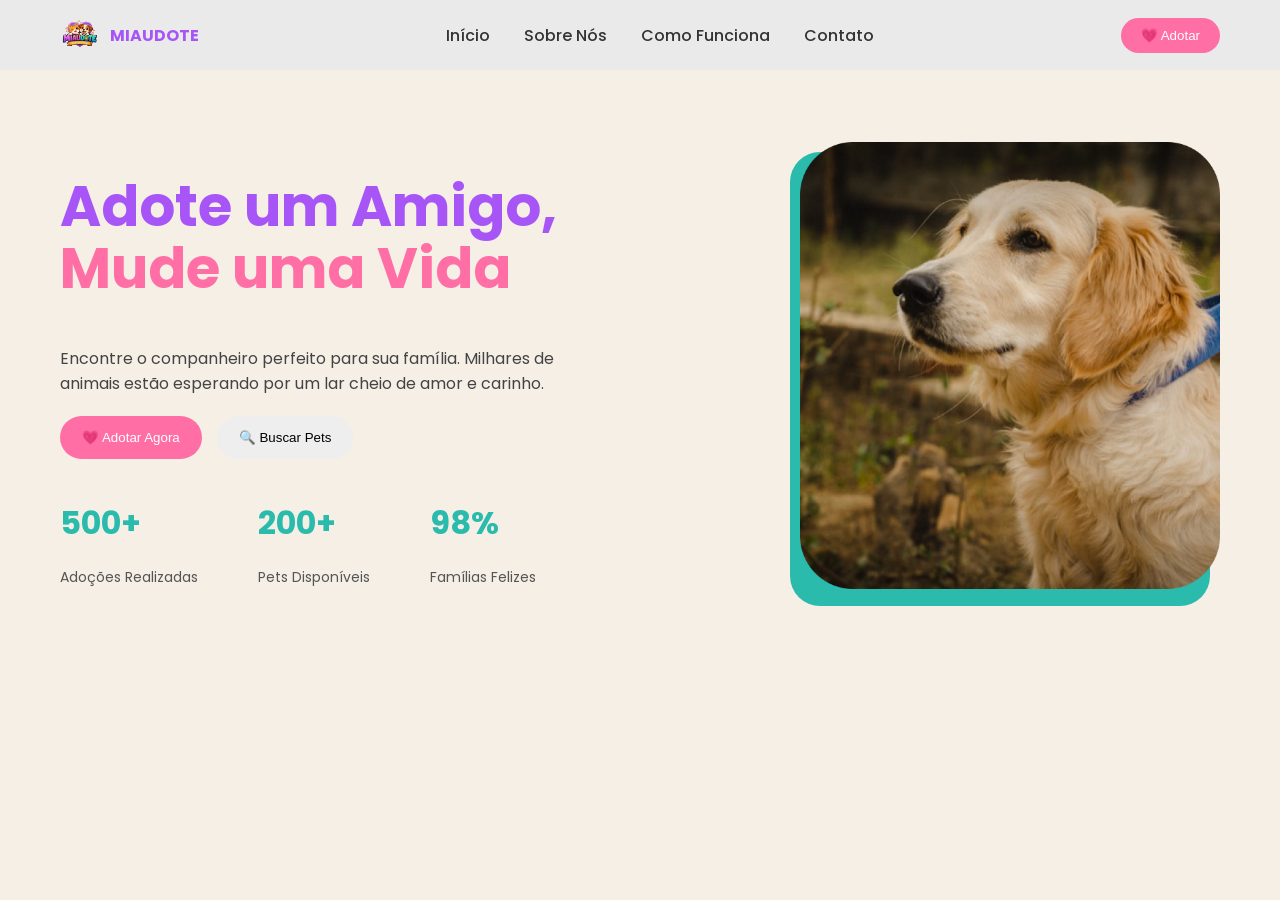
==== index.html @ a238aef2 "dia1" ====
<!DOCTYPE html>
<html lang="pt-br">
<head>
<meta charset="UTF-8">
<title>Miaudote</title>
<link rel="stylesheet" href="style.css">

<link href="https://fonts.googleapis.com/css2?family=Poppins:wght@300;500;700&display=swap" rel="stylesheet">
</head>

<body>

<header class="header">

<div class="logo">
<img src="imagens/logo.png">
<span>MIAUDOTE</span>
</div>

<nav>
<a href="#">Início</a>
<a href="#">Sobre Nós</a>
<a href="#">Como Funciona</a>
<a href="#">Contato</a>
</nav>

<button class="btn-topo">💗 Adotar</button>

</header>

<section class="hero">

<div class="texto">

<h1>
Adote um Amigo, <br>
<span>Mude uma Vida</span>
</h1>

<p>
Encontre o companheiro perfeito para sua família. Milhares de animais estão esperando por um lar cheio de amor e carinho.
</p>

<div class="botoes">
<button class="btn-rosa">💗 Adotar Agora</button>
<button class="btn-busca">🔍 Buscar Pets</button>
</div>

<div class="infos">

<div>
<h3>500+</h3>
<p>Adoções Realizadas</p>
</div>

<div>
<h3>200+</h3>
<p>Pets Disponíveis</p>
</div>

<div>
<h3>98%</h3>
<p>Famílias Felizes</p>
</div>

</div>

</div>

<div class="imagem">
<img src="imagens/cachorro.jpg">
</div>

</section>

</body>
</html>
---- style.css ----
body{
margin:0;
font-family:'Poppins', sans-serif;
background:#f5efe6;
}

/* HEADER */
.header{
display:flex;
justify-content:space-between;
align-items:center;
padding:15px 60px;
background:#eaeaea;
}

.logo{
display:flex;
align-items:center;
gap:10px;
font-weight:700;
color:#a855f7;
}

.logo img{
width:40px;
}

nav a{
margin:0 15px;
text-decoration:none;
color:#333;
font-weight:500;
}

.btn-topo{
background:#ff6fa5;
color:white;
border:none;
padding:10px 20px;
border-radius:25px;
cursor:pointer;
}

/* HERO */
.hero{
display:flex;
justify-content:space-between;
align-items:center;
padding:60px;
}

/* TEXTO */
.texto{
max-width:520px;
}

.texto h1{
font-size:56px;
color:#a855f7;
line-height:1.1;
}

.texto span{
color:#ff6fa5;
}

.texto p{
margin:20px 0;
color:#444;
}

/* BOTÕES */
.botoes{
display:flex;
gap:15px;
margin-top:20px;
}

.btn-rosa{
background:#ff6fa5;
color:white;
border:none;
padding:14px 22px;
border-radius:30px;
cursor:pointer;
font-weight:500;
}

.btn-busca{
background:#eee;
border:none;
padding:14px 22px;
border-radius:30px;
cursor:pointer;
}

/* INFOS (NÚMEROS IGUAIS AO FIGMA) */
.infos{
display:flex;
gap:60px;
margin-top:40px;
}

.infos h3{
font-size:32px; /* TAMANHO IGUAL AO PRINT */
color:#2bbbad;
margin:0;
}

.infos p{
font-size:14px;
color:#555;
}

/* IMAGEM */
.imagem img{
width:420px;
border-radius:30px;
position:relative;
}

/* EFEITO FUNDO VERDE ATRÁS DA IMAGEM */
.imagem{
position:relative;
}

.imagem::before{
content:"";
position:absolute;
width:100%;
height:100%;
background:#2bbbad;
border-radius:30px;
top:10px;
left:-10px;
z-index:-1;
}

/* RESPONSIVO */
@media(max-width:900px){
.hero{
flex-direction:column;
text-align:center;
}

.imagem img{
width:100%;
margin-top:20px;
}

.infos{
justify-content:center;
}
}
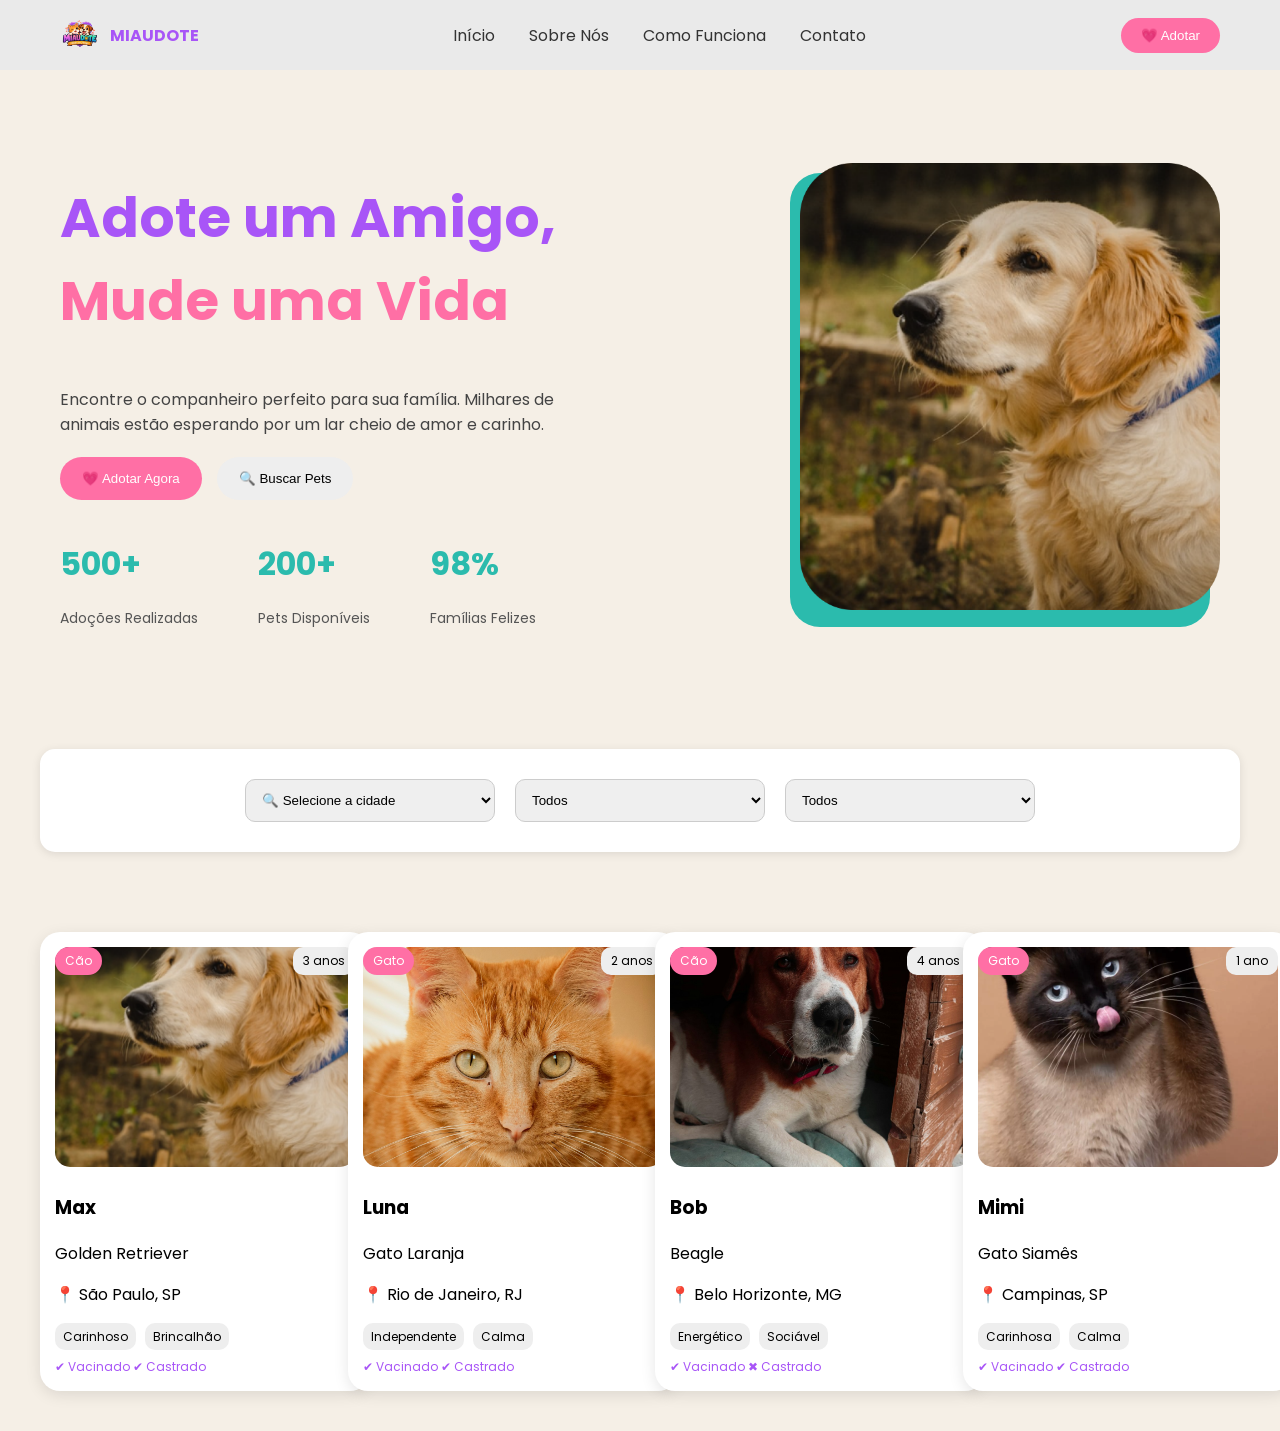
==== commit d6fe868a: "dia2" ====
--- a/index.html
+++ b/index.html
@@ -3,13 +3,15 @@
 <head>
 <meta charset="UTF-8">
 <title>Miaudote</title>
+
 <link rel="stylesheet" href="style.css">
+<link href="https://fonts.googleapis.com/css2?family=Poppins:wght@300;500;700&display=swap" rel="stylesheet">
 
-<link href="https://fonts.googleapis.com/css2?family=Poppins:wght@300;500;700&display=swap" rel="stylesheet">
 </head>
 
 <body>
 
+<!-- HEADER -->
 <header class="header">
 
 <div class="logo">
@@ -28,6 +30,7 @@
 
 </header>
 
+<!-- HERO -->
 <section class="hero">
 
 <div class="texto">
@@ -42,7 +45,9 @@
 </p>
 
 <div class="botoes">
+<a href="#pets">
 <button class="btn-rosa">💗 Adotar Agora</button>
+</a>
 <button class="btn-busca">🔍 Buscar Pets</button>
 </div>
 
@@ -73,5 +78,120 @@
 
 </section>
 
+<!-- FILTROS -->
+<section class="filtros">
+
+<select>
+<option value="">🔍 Selecione a cidade</option>
+<option>São Paulo - SP</option>
+<option>Campinas - SP</option>
+<option>Rio de Janeiro - RJ</option>
+<option>Belo Horizonte - MG</option>
+</select>
+
+<select>
+<option>Todos</option>
+<option>Cão</option>
+<option>Gato</option>
+</select>
+
+<select>
+<option>Todos</option>
+<option>Pequeno</option>
+<option>Médio</option>
+<option>Grande</option>
+</select>
+
+</section>
+
+<!-- PETS -->
+<section id="pets" class="pets-lista">
+
+<div class="pet-card">
+<img src="imagens/cachorro.jpg">
+<span class="tag">Cão</span>
+<div class="idade">3 anos</div>
+
+<h3>Max</h3>
+<p>Golden Retriever</p>
+<p>📍 São Paulo, SP</p>
+
+<div class="tags">
+<span>Carinhoso</span>
+<span>Brincalhão</span>
+</div>
+
+<div class="status">
+<span>✔ Vacinado</span>
+<span>✔ Castrado</span>
+</div>
+
+</div>
+
+<div class="pet-card">
+<img src="imagens/luna.jpg">
+<span class="tag">Gato</span>
+<div class="idade">2 anos</div>
+
+<h3>Luna</h3>
+<p>Gato Laranja</p>
+<p>📍 Rio de Janeiro, RJ</p>
+
+<div class="tags">
+<span>Independente</span>
+<span>Calma</span>
+</div>
+
+<div class="status">
+<span>✔ Vacinado</span>
+<span>✔ Castrado</span>
+</div>
+
+</div>
+
+<div class="pet-card">
+<img src="imagens/bob.jpg">
+<span class="tag">Cão</span>
+<div class="idade">4 anos</div>
+
+<h3>Bob</h3>
+<p>Beagle</p>
+<p>📍 Belo Horizonte, MG</p>
+
+<div class="tags">
+<span>Energético</span>
+<span>Sociável</span>
+</div>
+
+<div class="status">
+<span>✔ Vacinado</span>
+<span>✖ Castrado</span>
+</div>
+</div>
+
+<div class="pet-card">
+<img src="imagens/mimi.jpg">
+<span class="tag">Gato</span>
+<div class="idade">1 ano</div>
+
+<h3>Mimi</h3>
+<p>Gato Siamês</p>
+<p>📍 Campinas, SP</p>
+
+<div class="tags">
+<span>Carinhosa</span>
+<span>Calma</span>
+</div>
+
+<div class="status">
+<span>✔ Vacinado</span>
+<span>✔ Castrado</span>
+</div>
+</div>
+
+</div>
+
+</section>
+
 </body>
 </html>
--- a/style.css
+++ b/style.css
@@ -29,7 +29,6 @@
 margin:0 15px;
 text-decoration:none;
 color:#333;
-font-weight:500;
 }
 
 .btn-topo{
@@ -49,15 +48,13 @@
 padding:60px;
 }
 
-/* TEXTO */
 .texto{
-max-width:520px;
+max-width:500px;
 }
 
 .texto h1{
-font-size:56px;
+font-size:55px;
 color:#a855f7;
-line-height:1.1;
 }
 
 .texto span{
@@ -73,7 +70,6 @@
 .botoes{
 display:flex;
 gap:15px;
-margin-top:20px;
 }
 
 .btn-rosa{
@@ -83,7 +79,6 @@
 padding:14px 22px;
 border-radius:30px;
 cursor:pointer;
-font-weight:500;
 }
 
 .btn-busca{
@@ -94,7 +89,7 @@
 cursor:pointer;
 }
 
-/* INFOS (NÚMEROS IGUAIS AO FIGMA) */
+/* INFOS */
 .infos{
 display:flex;
 gap:60px;
@@ -102,7 +97,7 @@
 }
 
 .infos h3{
-font-size:32px; /* TAMANHO IGUAL AO PRINT */
+font-size:32px;
 color:#2bbbad;
 margin:0;
 }
@@ -113,15 +108,13 @@
 }
 
 /* IMAGEM */
+.imagem{
+position:relative;
+}
+
 .imagem img{
 width:420px;
 border-radius:30px;
-position:relative;
-}
-
-/* EFEITO FUNDO VERDE ATRÁS DA IMAGEM */
-.imagem{
-position:relative;
 }
 
 .imagem::before{
@@ -136,6 +129,87 @@
 z-index:-1;
 }
 
+/* FILTROS */
+.filtros{
+display:flex;
+gap:20px;
+padding:30px;
+justify-content:center;
+background:#fff;
+border-radius:15px;
+margin:40px;
+box-shadow:0 2px 10px rgba(0,0,0,0.1);
+}
+
+.filtros input,
+.filtros select{
+padding:12px;
+border-radius:10px;
+border:1px solid #ccc;
+width:250px;
+}
+
+.pets-lista{
+display:grid;
+grid-template-columns: repeat(auto-fit, minmax(250px, 1fr));
+gap:30px;
+padding:40px;
+}
+
+.pet-card{
+background:white;
+border-radius:20px;
+padding:15px;
+width:300px; /* largura fixa */
+box-shadow:0 4px 15px rgba(0,0,0,0.1);
+position:relative;
+}
+
+.pet-card img{
+width:100%;
+height:220px; /* altura maior = formato retangular */
+object-fit:cover;
+border-radius:15px;
+}
+.tag{
+position:absolute;
+top:15px;
+left:15px;
+background:#ff6fa5;
+color:white;
+padding:5px 10px;
+border-radius:15px;
+font-size:12px;
+}
+
+.idade{
+position:absolute;
+top:15px;
+right:15px;
+background:#eee;
+padding:5px 10px;
+border-radius:10px;
+font-size:12px;
+}
+
+.tags{
+margin-top:10px;
+}
+
+.tags span{
+background:#eee;
+padding:5px 8px;
+border-radius:10px;
+margin-right:5px;
+font-size:12px;
+}
+
+.status{
+margin-top:10px;
+font-size:12px;
+color:#a855f7;
+}
+
 /* RESPONSIVO */
 @media(max-width:900px){
 .hero{
@@ -151,4 +225,9 @@
 .infos{
 justify-content:center;
 }
+
+.filtros{
+flex-direction:column;
+align-items:center;
+}
 }
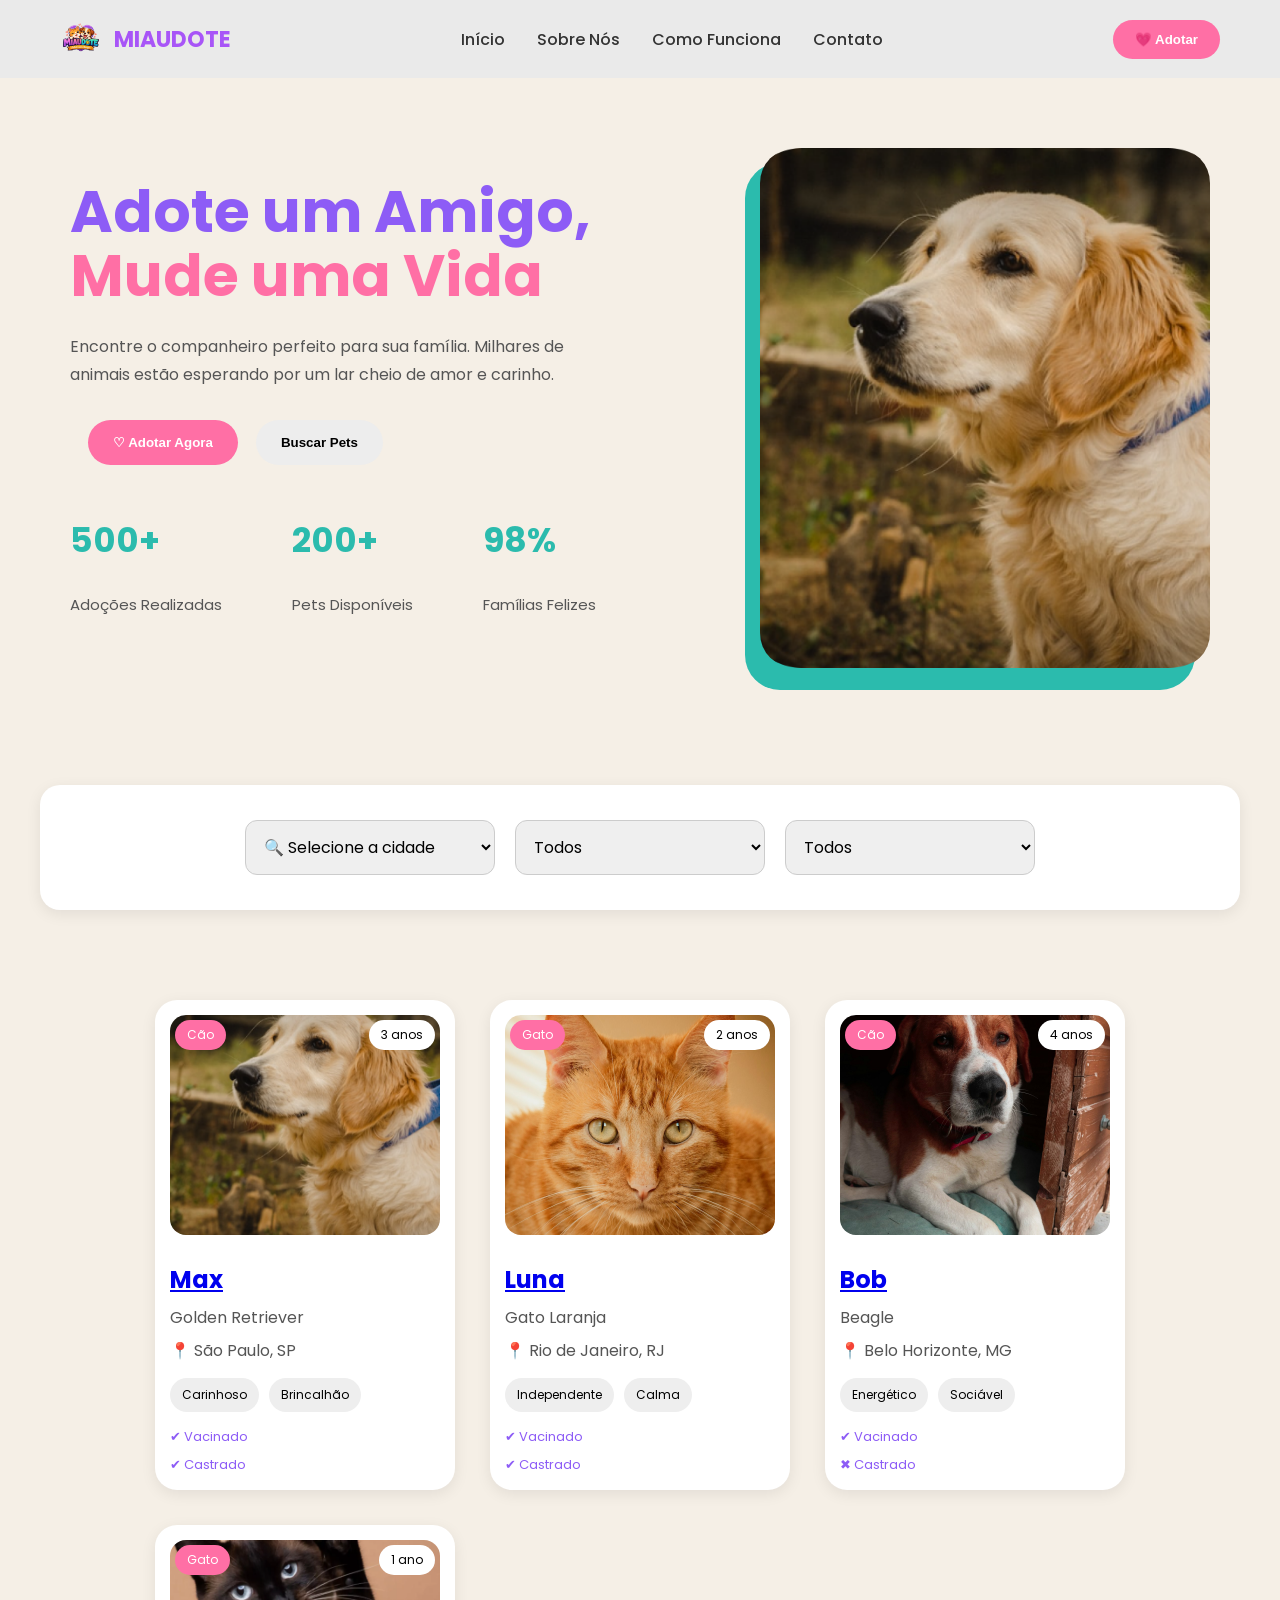
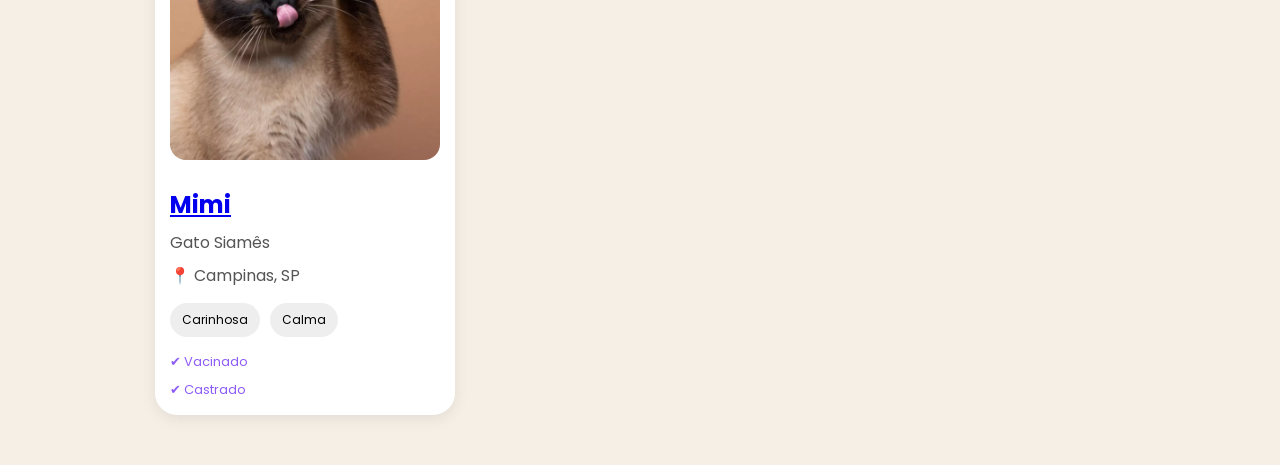
==== commit 1aa2054c: "dia3" ====
--- a/index.html
+++ b/index.html
@@ -20,10 +20,19 @@
 </div>
 
 <nav>
-<a href="#">Início</a>
-<a href="#">Sobre Nós</a>
-<a href="#">Como Funciona</a>
-<a href="#">Contato</a>
+<a href="index.html">Início</a>
+
+<a href="sobre.html">
+Sobre Nós
+</a>
+
+<a href="#">
+Como Funciona
+</a>
+
+<a href="#">
+Contato
+</a>
 </nav>
 
 <button class="btn-topo">💗 Adotar</button>
@@ -46,9 +55,17 @@
 
 <div class="botoes">
 <a href="#pets">
-<button class="btn-rosa">💗 Adotar Agora</button>
-</a>
-<button class="btn-busca">🔍 Buscar Pets</button>
+<a href="formulario-adocao.html">
+<button class="btn-rosa">
+♡ Adotar Agora
+</button>
+</a>
+</a>
+<a href="#pets">
+<button class="btn-busca">
+Buscar Pets
+</button>
+</a>
 </div>
 
 <div class="infos">
@@ -112,7 +129,9 @@
 <span class="tag">Cão</span>
 <div class="idade">3 anos</div>
 
-<h3>Max</h3>
+<h3>
+<a href="detalhesmax.html">Max</a>
+</h3>
 <p>Golden Retriever</p>
 <p>📍 São Paulo, SP</p>
 
@@ -133,7 +152,9 @@
 <span class="tag">Gato</span>
 <div class="idade">2 anos</div>
 
-<h3>Luna</h3>
+<h3>
+<a href="detalhe-luna.html">Luna</a>
+</h3>
 <p>Gato Laranja</p>
 <p>📍 Rio de Janeiro, RJ</p>
 
@@ -154,7 +175,9 @@
 <span class="tag">Cão</span>
 <div class="idade">4 anos</div>
 
-<h3>Bob</h3>
+<h3>
+<a href="detalhesbob.html">Bob</a>
+</h3>
 <p>Beagle</p>
 <p>📍 Belo Horizonte, MG</p>
 
@@ -174,7 +197,9 @@
 <span class="tag">Gato</span>
 <div class="idade">1 ano</div>
 
-<h3>Mimi</h3>
+<h3>
+<a href="detalhesmimi.html">Mimi</a>
+</h3>
 <p>Gato Siamês</p>
 <p>📍 Campinas, SP</p>
 
--- a/style.css
+++ b/style.css
@@ -1,233 +1,804 @@
+/* RESET */
+*{
+margin:0;
+padding:0;
+box-sizing:border-box;
+}
+
+html{
+scroll-behavior:smooth;
+}
+
 body{
-margin:0;
-font-family:'Poppins', sans-serif;
+font-family:'Poppins',sans-serif;
 background:#f5efe6;
 }
 
-/* HEADER */
+
+/* ---------------- HEADER ---------------- */
+
 .header{
 display:flex;
 justify-content:space-between;
 align-items:center;
-padding:15px 60px;
+padding:18px 60px;
 background:#eaeaea;
 }
 
 .logo{
 display:flex;
 align-items:center;
-gap:10px;
+gap:12px;
 font-weight:700;
 color:#a855f7;
+font-size:22px;
 }
 
 .logo img{
-width:40px;
+width:42px;
 }
 
 nav a{
-margin:0 15px;
 text-decoration:none;
+margin:0 14px;
 color:#333;
+font-weight:500;
+transition:.3s;
+}
+
+nav a:hover{
+color:#ff6fa5;
 }
 
 .btn-topo{
 background:#ff6fa5;
+border:none;
+padding:12px 22px;
+border-radius:30px;
 color:white;
-border:none;
-padding:10px 20px;
-border-radius:25px;
+font-weight:600;
 cursor:pointer;
 }
 
-/* HERO */
+
+
+/* ---------------- HERO ---------------- */
+
 .hero{
 display:flex;
 justify-content:space-between;
 align-items:center;
-padding:60px;
+padding:70px 70px;
 }
 
 .texto{
-max-width:500px;
+max-width:540px;
 }
 
 .texto h1{
-font-size:55px;
-color:#a855f7;
-}
-
-.texto span{
+font-size:58px;
+line-height:1.1;
+color:#8d5cf6;
+}
+
+.texto h1 span{
 color:#ff6fa5;
 }
 
 .texto p{
-margin:20px 0;
-color:#444;
-}
-
-/* BOTÕES */
+margin:25px 0;
+color:#555;
+line-height:1.8;
+}
+
 .botoes{
 display:flex;
-gap:15px;
+gap:18px;
+margin-top:30px;
 }
 
 .btn-rosa{
 background:#ff6fa5;
 color:white;
 border:none;
-padding:14px 22px;
+padding:15px 25px;
 border-radius:30px;
 cursor:pointer;
+font-weight:600;
 }
 
 .btn-busca{
-background:#eee;
+background:#ededed;
 border:none;
-padding:14px 22px;
+padding:15px 25px;
 border-radius:30px;
 cursor:pointer;
-}
-
-/* INFOS */
+font-weight:600;
+}
+
+
+
+/* --------------- NÚMEROS --------------- */
+
 .infos{
 display:flex;
-gap:60px;
-margin-top:40px;
+gap:70px;
+margin-top:50px;
 }
 
 .infos h3{
-font-size:32px;
+font-size:34px;
 color:#2bbbad;
-margin:0;
 }
 
 .infos p{
-font-size:14px;
+font-size:15px;
 color:#555;
 }
 
-/* IMAGEM */
+
+/* --------------- IMAGEM HERO --------------- */
+
 .imagem{
 position:relative;
 }
 
 .imagem img{
-width:420px;
-border-radius:30px;
+width:450px;
+height:520px;
+object-fit:cover;
+border-radius:35px;
 }
 
 .imagem::before{
 content:"";
 position:absolute;
+background:#2bbbad;
 width:100%;
 height:100%;
-background:#2bbbad;
-border-radius:30px;
-top:10px;
-left:-10px;
+left:-15px;
+top:15px;
+border-radius:35px;
 z-index:-1;
 }
 
-/* FILTROS */
+
+
+/* ---------------- FILTROS ---------------- */
+
 .filtros{
 display:flex;
+justify-content:center;
 gap:20px;
-padding:30px;
-justify-content:center;
-background:#fff;
-border-radius:15px;
+background:white;
+padding:35px;
 margin:40px;
-box-shadow:0 2px 10px rgba(0,0,0,0.1);
-}
-
-.filtros input,
+border-radius:20px;
+box-shadow:0 4px 15px rgba(0,0,0,.08);
+}
+
 .filtros select{
-padding:12px;
-border-radius:10px;
+padding:14px;
+width:250px;
+border-radius:12px;
 border:1px solid #ccc;
-width:250px;
-}
+font-family:Poppins;
+}
+
+
+
+/* ---------------- PETS GRID ---------------- */
 
 .pets-lista{
 display:grid;
-grid-template-columns: repeat(auto-fit, minmax(250px, 1fr));
-gap:30px;
-padding:40px;
+grid-template-columns:repeat(3,300px);
+gap:35px;
+justify-content:center;
+padding:50px;
 }
 
 .pet-card{
 background:white;
-border-radius:20px;
+border-radius:22px;
 padding:15px;
-width:300px; /* largura fixa */
-box-shadow:0 4px 15px rgba(0,0,0,0.1);
 position:relative;
+box-shadow:0 4px 15px rgba(0,0,0,.08);
+transition:.3s;
+}
+
+.pet-card:hover{
+transform:translateY(-5px);
 }
 
 .pet-card img{
 width:100%;
-height:220px; /* altura maior = formato retangular */
+height:220px;
 object-fit:cover;
-border-radius:15px;
-}
+border-radius:16px;
+}
+
 .tag{
 position:absolute;
-top:15px;
-left:15px;
+top:20px;
+left:20px;
 background:#ff6fa5;
 color:white;
-padding:5px 10px;
+padding:6px 12px;
+border-radius:20px;
+font-size:12px;
+}
+
+.idade{
+position:absolute;
+top:20px;
+right:20px;
+background:white;
+padding:6px 12px;
 border-radius:15px;
 font-size:12px;
 }
 
-.idade{
-position:absolute;
-top:15px;
-right:15px;
-background:#eee;
-padding:5px 10px;
-border-radius:10px;
-font-size:12px;
+.pet-card h3{
+margin-top:20px;
+font-size:24px;
+color:#243b63;
+}
+
+.pet-card p{
+margin-top:8px;
+color:#555;
 }
 
 .tags{
-margin-top:10px;
+margin-top:15px;
+display:flex;
+flex-wrap:wrap;
+gap:10px;
 }
 
 .tags span{
 background:#eee;
-padding:5px 8px;
-border-radius:10px;
-margin-right:5px;
+padding:8px 12px;
+border-radius:18px;
 font-size:12px;
 }
 
 .status{
-margin-top:10px;
-font-size:12px;
-color:#a855f7;
-}
-
-/* RESPONSIVO */
-@media(max-width:900px){
+margin-top:15px;
+display:flex;
+flex-direction:column;
+gap:8px;
+font-size:13px;
+color:#8d5cf6;
+}
+
+
+
+/* ---------------- PÁGINAS DETALHES ---------------- */
+
+.pet-page{
+background:#f5efe6;
+}
+
+.detalhe-pet{
+display:flex;
+min-height:100vh;
+}
+
+.pet-foto{
+width:50%;
+}
+
+.pet-foto img{
+width:100%;
+height:100%;
+object-fit:cover;
+display:block;
+}
+
+.pet-info{
+width:50%;
+background:white;
+padding:60px;
+}
+
+.top-info{
+display:flex;
+justify-content:space-between;
+align-items:center;
+margin-bottom:15px;
+}
+
+.top-info h1{
+font-size:55px;
+color:#243b63;
+}
+
+.tipo{
+background:#ffe3f0;
+color:#ff6fa5;
+padding:10px 22px;
+border-radius:30px;
+font-weight:600;
+}
+
+.pet-info h2{
+color:#444;
+font-weight:500;
+margin-bottom:25px;
+}
+
+.cidade{
+font-size:18px;
+margin-bottom:30px;
+}
+
+.descricao{
+line-height:1.9;
+color:#555;
+margin-bottom:40px;
+max-width:550px;
+}
+
+.atributos{
+display:grid;
+grid-template-columns:repeat(2,1fr);
+gap:20px;
+margin-bottom:40px;
+}
+
+.box{
+background:#f8f8f8;
+padding:25px;
+border-radius:18px;
+}
+
+.box p{
+color:#777;
+margin-bottom:10px;
+}
+
+.box h3{
+font-size:28px;
+color:#243b63;
+}
+
+.temperamento-titulo{
+margin-bottom:20px;
+color:#243b63;
+}
+
+.temperamento{
+display:flex;
+flex-wrap:wrap;
+gap:15px;
+margin-bottom:35px;
+}
+
+.temperamento span{
+background:#fff0c8;
+padding:12px 20px;
+border-radius:25px;
+}
+
+.adotar-btn{
+width:100%;
+padding:22px;
+background:#ff6fa5;
+border:none;
+color:white;
+font-size:24px;
+font-weight:700;
+border-radius:18px;
+cursor:pointer;
+}
+
+.adotar-btn:hover{
+opacity:.92;
+}
+
+
+
+/* ---------------- FOOTER ---------------- */
+
+footer{
+text-align:center;
+padding:35px;
+background:#eee;
+margin-top:50px;
+}
+
+
+
+/* ---------------- RESPONSIVO ---------------- */
+
+@media(max-width:1100px){
+
 .hero{
 flex-direction:column;
 text-align:center;
 }
 
-.imagem img{
-width:100%;
-margin-top:20px;
+.imagem{
+margin-top:50px;
 }
 
 .infos{
 justify-content:center;
 }
 
+.pets-lista{
+grid-template-columns:repeat(2,300px);
+}
+
+.detalhe-pet{
+flex-direction:column;
+}
+
+.pet-foto,
+.pet-info{
+width:100%;
+}
+
+}
+
+@media(max-width:700px){
+
+.header{
+flex-direction:column;
+gap:20px;
+}
+
+nav{
+display:flex;
+flex-wrap:wrap;
+justify-content:center;
+}
+
+.texto h1{
+font-size:42px;
+}
+
+.botoes{
+flex-direction:column;
+}
+
 .filtros{
 flex-direction:column;
 align-items:center;
 }
+
+.pets-lista{
+grid-template-columns:1fr;
+justify-items:center;
+}
+
+.infos{
+flex-direction:column;
+gap:30px;
+}
+
+.top-info h1{
+font-size:42px;
+}
+
+}
+/* FORMULÁRIO */
+
+.formulario-area{
+display:flex;
+justify-content:center;
+padding:70px 20px;
+}
+
+.form-box{
+background:white;
+width:760px;
+padding:50px;
+border-radius:30px;
+box-shadow:0 8px 30px rgba(0,0,0,.08);
+}
+
+.form-box h1{
+font-size:42px;
+color:#243b63;
+margin-bottom:10px;
+}
+
+.form-box p{
+color:#666;
+margin-bottom:35px;
+}
+
+form{
+display:flex;
+flex-direction:column;
+}
+
+label{
+font-weight:600;
+margin-top:20px;
+margin-bottom:10px;
+color:#243b63;
+}
+
+input,
+select,
+textarea{
+padding:18px;
+border:1px solid #d8d8d8;
+border-radius:14px;
+font-family:Poppins;
+font-size:16px;
+outline:none;
+}
+
+input:focus,
+select:focus,
+textarea:focus{
+border:2px solid #ff6fa5;
+}
+
+textarea{
+resize:none;
+}
+
+.botoes-form{
+display:flex;
+gap:20px;
+margin-top:40px;
+}
+
+.cancelar{
+background:#efefef;
+color:#555;
+border:none;
+padding:18px 35px;
+border-radius:14px;
+font-weight:600;
+cursor:pointer;
+}
+
+.enviar{
+background:#ff6fa5;
+color:white;
+border:none;
+padding:18px 35px;
+border-radius:14px;
+font-weight:700;
+cursor:pointer;
+}
+
+.enviar:hover{
+opacity:.9;
+}
+/* SOBRE NÓS */
+
+.sobre-hero{
+display:flex;
+justify-content:space-between;
+align-items:center;
+padding:70px;
+background:#f5efe6;
+}
+
+.badge{
+background:#ff6fa5;
+color:white;
+padding:10px 18px;
+border-radius:30px;
+font-weight:600;
+font-size:14px;
+}
+
+.sobre-texto{
+max-width:550px;
+}
+
+.sobre-texto h1{
+font-size:60px;
+line-height:1.1;
+margin:30px 0;
+color:#8d5cf6;
+}
+
+.sobre-texto h1 span{
+color:#ff6fa5;
+}
+
+.sobre-texto p{
+line-height:1.9;
+color:#555;
+margin-bottom:20px;
+}
+
+.sobre-img{
+position:relative;
+}
+
+.sobre-img img{
+width:620px;
+border-radius:35px;
+}
+
+.sobre-img::before{
+content:"";
+position:absolute;
+background:#2bbbad;
+width:100%;
+height:100%;
+left:-18px;
+top:18px;
+border-radius:35px;
+z-index:-1;
+}
+
+.valores{
+display:flex;
+gap:35px;
+margin-top:45px;
+}
+
+.valor{
+text-align:center;
+}
+
+.icone{
+width:70px;
+height:70px;
+border-radius:50%;
+display:flex;
+align-items:center;
+justify-content:center;
+font-size:30px;
+margin:auto auto 15px;
+}
+
+.rosa{
+background:#ffdce9;
+}
+
+.roxo{
+background:#e8dbff;
+}
+
+.verde{
+background:#d8f4ef;
+}
+
+
+
+/* PROPOSITO */
+
+.proposito{
+padding:60px 70px;
+text-align:center;
+}
+
+.proposito h2{
+font-size:48px;
+color:#8d5cf6;
+margin-bottom:20px;
+}
+
+.proposito p{
+max-width:760px;
+margin:auto;
+line-height:1.8;
+color:#555;
+}
+
+.cards-proposito{
+display:grid;
+grid-template-columns:repeat(4,1fr);
+gap:25px;
+margin-top:60px;
+}
+
+.card-prop{
+background:white;
+padding:35px;
+border-radius:25px;
+box-shadow:0 4px 15px rgba(0,0,0,.05);
+}
+
+.icone-card{
+width:75px;
+height:75px;
+border-radius:50%;
+display:flex;
+justify-content:center;
+align-items:center;
+font-size:32px;
+margin:0 auto 20px;
+}
+
+.card-prop h3{
+margin-bottom:15px;
+color:#243b63;
+}
+
+
+
+/* CTA */
+
+.cta-sobre{
+margin:70px;
+background:#ffe7f0;
+padding:45px 60px;
+border-radius:30px;
+display:flex;
+justify-content:space-between;
+align-items:center;
+}
+
+.cta-sobre h3{
+font-size:34px;
+color:#ff6fa5;
+margin-bottom:12px;
+}
+
+.cta-sobre button{
+background:#ff6fa5;
+color:white;
+border:none;
+padding:18px 35px;
+border-radius:30px;
+font-weight:600;
+cursor:pointer;
+}
+
+footer{
+text-align:center;
+padding:35px;
+background:#eee;
+margin-top:60px;
+}
+
+
+
+/* responsivo */
+
+@media(max-width:1100px){
+
+.sobre-hero{
+flex-direction:column;
+text-align:center;
+}
+
+.sobre-img{
+margin-top:60px;
+}
+
+.valores{
+justify-content:center;
+flex-wrap:wrap;
+}
+
+.cards-proposito{
+grid-template-columns:repeat(2,1fr);
+}
+
+.cta-sobre{
+flex-direction:column;
+gap:30px;
+text-align:center;
+}
+
+}
+
+@media(max-width:700px){
+
+.cards-proposito{
+grid-template-columns:1fr;
+}
+
+.sobre-texto h1{
+font-size:42px;
+}
+
+.sobre-img img{
+width:100%;
+}
+
 }
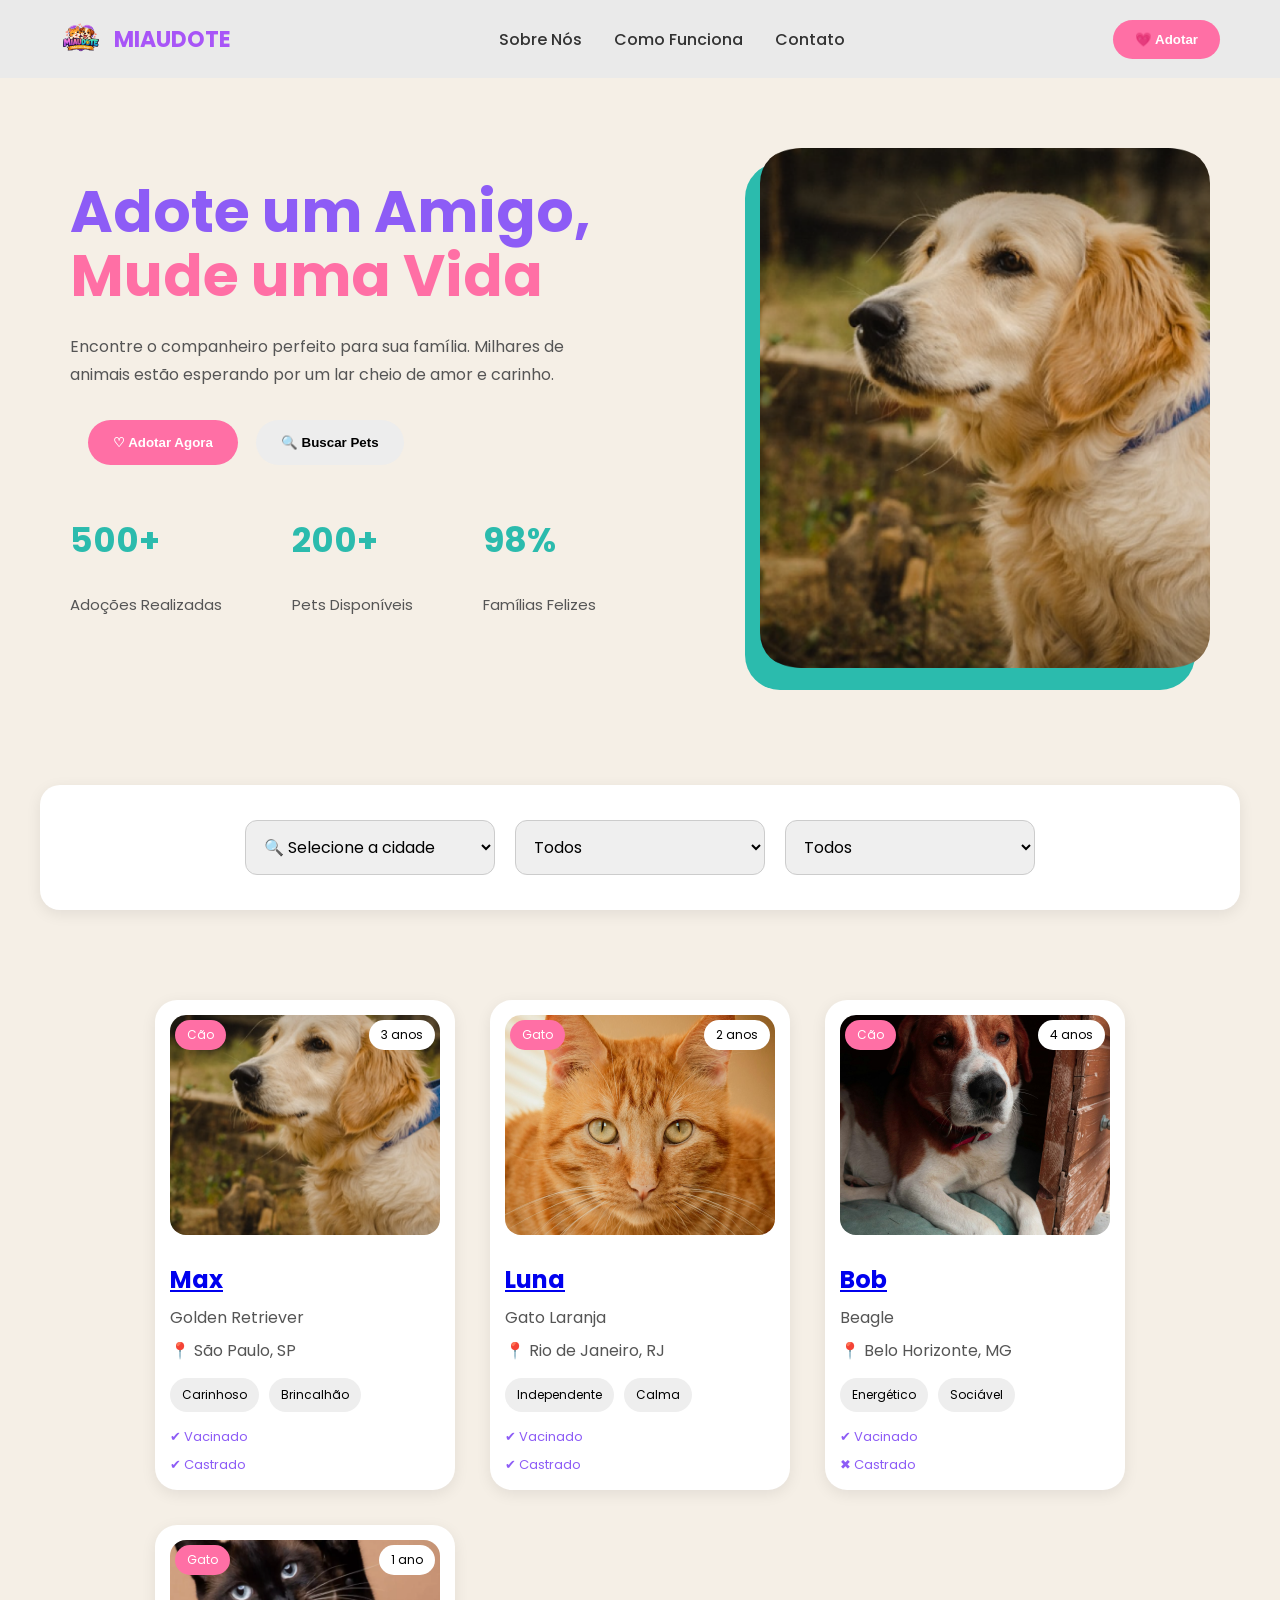
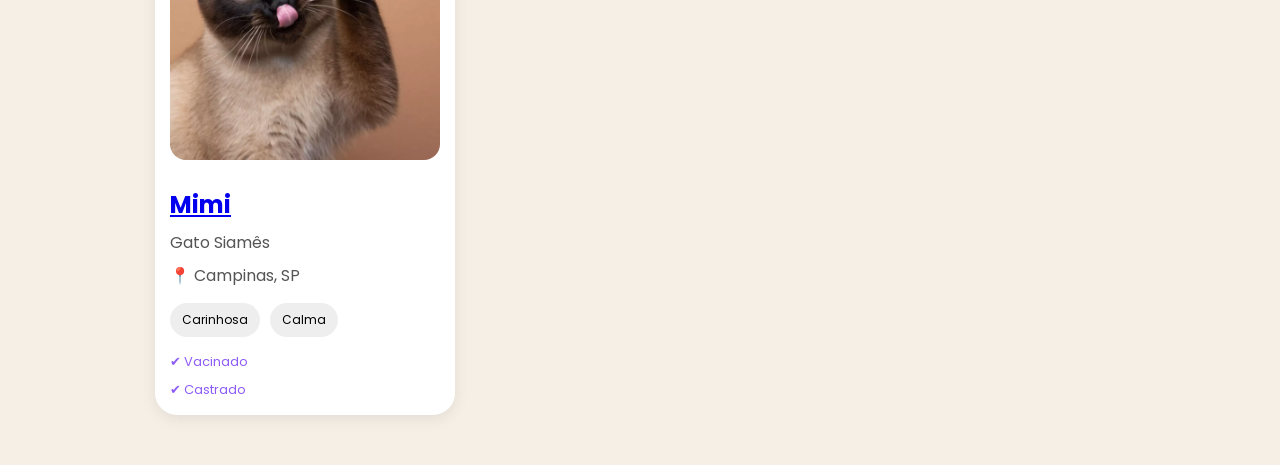
==== commit 4e87425b: "dia4" ====
--- a/index.html
+++ b/index.html
@@ -14,25 +14,21 @@
 <!-- HEADER -->
 <header class="header">
 
-<div class="logo">
+<a href="index.html" class="logo">
 <img src="imagens/logo.png">
 <span>MIAUDOTE</span>
-</div>
+</a>
 
 <nav>
-<a href="index.html">Início</a>
+
 
 <a href="sobre.html">
 Sobre Nós
 </a>
 
-<a href="#">
-Como Funciona
-</a>
-
-<a href="#">
-Contato
-</a>
+<a href="como-funciona.html">Como Funciona</a>
+
+<a href="contato.html">Contato</a>
 </nav>
 
 <button class="btn-topo">💗 Adotar</button>
@@ -63,7 +59,7 @@
 </a>
 <a href="#pets">
 <button class="btn-busca">
-Buscar Pets
+🔍 Buscar Pets
 </button>
 </a>
 </div>
--- a/style.css
+++ b/style.css
@@ -32,6 +32,7 @@
 font-weight:700;
 color:#a855f7;
 font-size:22px;
+text-decoration:none;
 }
 
 .logo img{
@@ -801,4 +802,331 @@
 width:100%;
 }
 
+}
+/* COMO FUNCIONA */
+
+.como-hero{
+display:flex;
+justify-content:space-between;
+align-items:center;
+padding:70px;
+background:#f5efe6;
+}
+
+.como-texto{
+max-width:550px;
+}
+
+.como-texto h1{
+font-size:58px;
+margin:25px 0;
+color:#8d5cf6;
+}
+
+.como-texto h1 span{
+color:#ff6fa5;
+}
+
+.como-texto p{
+color:#555;
+line-height:1.8;
+}
+
+.como-img img{
+width:600px;
+border-radius:30px;
+}
+
+
+
+/* PASSOS */
+
+.passos{
+display:grid;
+grid-template-columns:repeat(4,1fr);
+gap:25px;
+padding:60px;
+text-align:center;
+}
+
+.passo{
+background:white;
+padding:35px;
+border-radius:25px;
+box-shadow:0 4px 15px rgba(0,0,0,.05);
+position:relative;
+}
+
+.numero{
+position:absolute;
+top:-15px;
+left:20px;
+width:40px;
+height:40px;
+border-radius:50%;
+color:white;
+display:flex;
+align-items:center;
+justify-content:center;
+font-weight:bold;
+}
+
+.numero.rosa{background:#ff6fa5;}
+.numero.roxo{background:#8d5cf6;}
+.numero.verde{background:#2bbbad;}
+
+.passo h3{
+margin:20px 0 10px;
+color:#243b63;
+}
+
+.passo p{
+color:#555;
+}
+
+
+
+/* CTA FINAL */
+
+.cta-final{
+display:flex;
+justify-content:space-between;
+align-items:center;
+margin:60px;
+padding:40px;
+background:#ffe7f0;
+border-radius:30px;
+}
+
+.cta-texto h2{
+color:#ff6fa5;
+font-size:34px;
+margin-bottom:10px;
+}
+
+.cta-texto p{
+color:#555;
+margin-bottom:20px;
+}
+
+.cta-texto button{
+background:#ff6fa5;
+color:white;
+border:none;
+padding:15px 30px;
+border-radius:25px;
+cursor:pointer;
+}
+
+.cta-img img{
+width:300px;
+}
+
+
+
+/* RESPONSIVO */
+
+@media(max-width:1100px){
+
+.como-hero{
+flex-direction:column;
+text-align:center;
+}
+
+.como-img{
+margin-top:40px;
+}
+
+.passos{
+grid-template-columns:repeat(2,1fr);
+}
+
+.cta-final{
+flex-direction:column;
+text-align:center;
+gap:30px;
+}
+
+}
+
+@media(max-width:700px){
+
+.passos{
+grid-template-columns:1fr;
+}
+
+.como-texto h1{
+font-size:40px;
+}
+
+}
+/* CONTATO */
+
+.contato-hero{
+display:flex;
+justify-content:space-between;
+align-items:center;
+padding:70px;
+background:#f5efe6;
+}
+
+.contato-texto h1{
+font-size:58px;
+color:#8d5cf6;
+}
+
+.contato-texto h1 span{
+color:#ff6fa5;
+}
+
+.contato-texto p{
+margin-top:20px;
+color:#555;
+max-width:500px;
+}
+
+.contato-img img{
+width:520px;
+border-radius:30px;
+}
+
+
+
+/* BOX */
+
+.contato-box{
+display:flex;
+gap:30px;
+padding:60px;
+}
+
+.info-contato{
+background:white;
+padding:30px;
+border-radius:25px;
+width:35%;
+box-shadow:0 4px 15px rgba(0,0,0,.05);
+}
+
+.info-contato h3{
+margin-bottom:20px;
+color:#8d5cf6;
+}
+
+.item{
+display:flex;
+gap:15px;
+margin-bottom:20px;
+align-items:flex-start;
+}
+
+.item span{
+font-size:24px;
+}
+
+.titulo{
+font-weight:600;
+color:#ff6fa5;
+}
+
+
+
+/* FORM */
+
+.form-contato{
+background:white;
+padding:30px;
+border-radius:25px;
+width:65%;
+box-shadow:0 4px 15px rgba(0,0,0,.05);
+}
+
+.form-contato h3{
+margin-bottom:20px;
+color:#8d5cf6;
+}
+
+.linha{
+display:flex;
+gap:15px;
+}
+
+.form-contato input,
+.form-contato textarea{
+width:100%;
+padding:15px;
+margin-bottom:15px;
+border-radius:12px;
+border:1px solid #ddd;
+font-family:Poppins;
+}
+
+.form-contato button{
+background:#ff6fa5;
+color:white;
+border:none;
+padding:15px 25px;
+border-radius:25px;
+cursor:pointer;
+}
+
+
+
+/* CTA */
+
+.cta-contato{
+display:flex;
+justify-content:space-between;
+align-items:center;
+margin:60px;
+padding:40px;
+background:#ffe7f0;
+border-radius:30px;
+}
+
+.cta-contato h3{
+color:#ff6fa5;
+font-size:30px;
+}
+
+.cta-contato button{
+margin-top:15px;
+background:#ff6fa5;
+color:white;
+border:none;
+padding:12px 25px;
+border-radius:25px;
+cursor:pointer;
+}
+
+.cta-contato img{
+width:250px;
+}
+
+
+
+/* RESPONSIVO */
+
+@media(max-width:1100px){
+
+.contato-hero{
+flex-direction:column;
+text-align:center;
+}
+
+.contato-box{
+flex-direction:column;
+}
+
+.info-contato,
+.form-contato{
+width:100%;
+}
+
+.cta-contato{
+flex-direction:column;
+text-align:center;
+gap:20px;
+}
+
 }
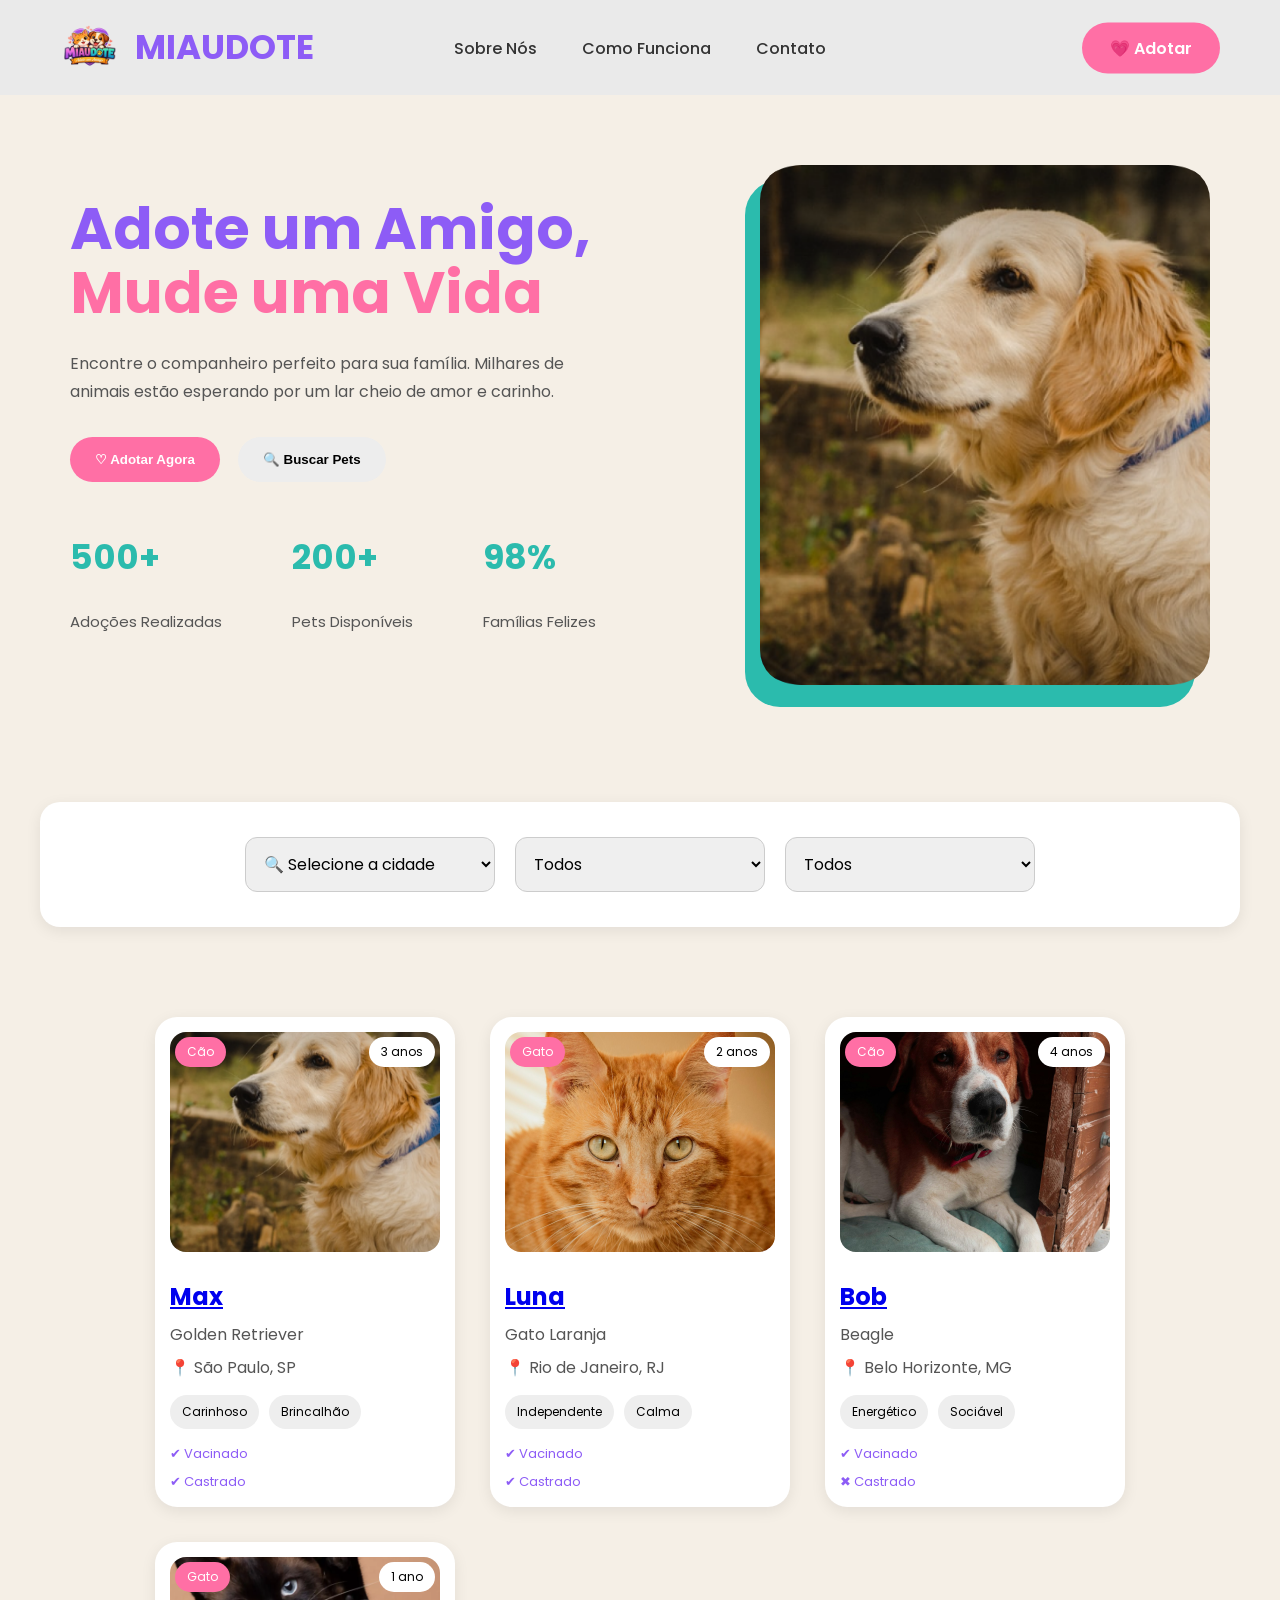
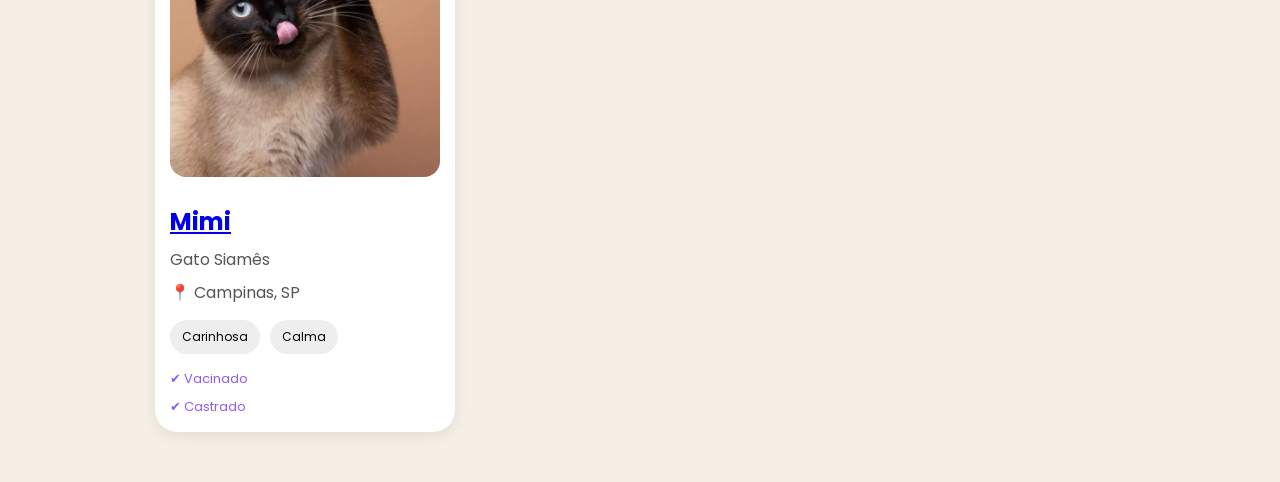
==== commit fc5e1d6f: "arrumado botoes" ====
--- a/index.html
+++ b/index.html
@@ -1,218 +1,240 @@
 <!DOCTYPE html>
 <html lang="pt-br">
+
 <head>
-<meta charset="UTF-8">
-<title>Miaudote</title>
-
-<link rel="stylesheet" href="style.css">
-<link href="https://fonts.googleapis.com/css2?family=Poppins:wght@300;500;700&display=swap" rel="stylesheet">
-
+    <meta charset="UTF-8">
+    <title>Miaudote</title>
+
+    <link rel="stylesheet" href="style.css">
+
+    <link href="https://fonts.googleapis.com/css2?family=Poppins:wght@300;500;700&display=swap"
+        rel="stylesheet">
 </head>
 
 <body>
 
-<!-- HEADER -->
-<header class="header">
-
-<a href="index.html" class="logo">
-<img src="imagens/logo.png">
-<span>MIAUDOTE</span>
-</a>
-
-<nav>
-
-
-<a href="sobre.html">
-Sobre Nós
-</a>
-
-<a href="como-funciona.html">Como Funciona</a>
-
-<a href="contato.html">Contato</a>
-</nav>
-
-<button class="btn-topo">💗 Adotar</button>
-
-</header>
-
-<!-- HERO -->
-<section class="hero">
-
-<div class="texto">
-
-<h1>
-Adote um Amigo, <br>
-<span>Mude uma Vida</span>
-</h1>
-
-<p>
-Encontre o companheiro perfeito para sua família. Milhares de animais estão esperando por um lar cheio de amor e carinho.
-</p>
-
-<div class="botoes">
-<a href="#pets">
-<a href="formulario-adocao.html">
-<button class="btn-rosa">
-♡ Adotar Agora
-</button>
-</a>
-</a>
-<a href="#pets">
-<button class="btn-busca">
-🔍 Buscar Pets
-</button>
-</a>
-</div>
-
-<div class="infos">
-
-<div>
-<h3>500+</h3>
-<p>Adoções Realizadas</p>
-</div>
-
-<div>
-<h3>200+</h3>
-<p>Pets Disponíveis</p>
-</div>
-
-<div>
-<h3>98%</h3>
-<p>Famílias Felizes</p>
-</div>
-
-</div>
-
-</div>
-
-<div class="imagem">
-<img src="imagens/cachorro.jpg">
-</div>
-
-</section>
-
-<!-- FILTROS -->
-<section class="filtros">
-
-<select>
-<option value="">🔍 Selecione a cidade</option>
-<option>São Paulo - SP</option>
-<option>Campinas - SP</option>
-<option>Rio de Janeiro - RJ</option>
-<option>Belo Horizonte - MG</option>
-</select>
-
-<select>
-<option>Todos</option>
-<option>Cão</option>
-<option>Gato</option>
-</select>
-
-<select>
-<option>Todos</option>
-<option>Pequeno</option>
-<option>Médio</option>
-<option>Grande</option>
-</select>
-
-</section>
-
-<!-- PETS -->
-<section id="pets" class="pets-lista">
-
-<div class="pet-card">
-<img src="imagens/cachorro.jpg">
-<span class="tag">Cão</span>
-<div class="idade">3 anos</div>
-
-<h3>
-<a href="detalhesmax.html">Max</a>
-</h3>
-<p>Golden Retriever</p>
-<p>📍 São Paulo, SP</p>
-
-<div class="tags">
-<span>Carinhoso</span>
-<span>Brincalhão</span>
-</div>
-
-<div class="status">
-<span>✔ Vacinado</span>
-<span>✔ Castrado</span>
-</div>
-
-</div>
-
-<div class="pet-card">
-<img src="imagens/luna.jpg">
-<span class="tag">Gato</span>
-<div class="idade">2 anos</div>
-
-<h3>
-<a href="detalhe-luna.html">Luna</a>
-</h3>
-<p>Gato Laranja</p>
-<p>📍 Rio de Janeiro, RJ</p>
-
-<div class="tags">
-<span>Independente</span>
-<span>Calma</span>
-</div>
-
-<div class="status">
-<span>✔ Vacinado</span>
-<span>✔ Castrado</span>
-</div>
-
-</div>
-
-<div class="pet-card">
-<img src="imagens/bob.jpg">
-<span class="tag">Cão</span>
-<div class="idade">4 anos</div>
-
-<h3>
-<a href="detalhesbob.html">Bob</a>
-</h3>
-<p>Beagle</p>
-<p>📍 Belo Horizonte, MG</p>
-
-<div class="tags">
-<span>Energético</span>
-<span>Sociável</span>
-</div>
-
-<div class="status">
-<span>✔ Vacinado</span>
-<span>✖ Castrado</span>
-</div>
-</div>
-
-<div class="pet-card">
-<img src="imagens/mimi.jpg">
-<span class="tag">Gato</span>
-<div class="idade">1 ano</div>
-
-<h3>
-<a href="detalhesmimi.html">Mimi</a>
-</h3>
-<p>Gato Siamês</p>
-<p>📍 Campinas, SP</p>
-
-<div class="tags">
-<span>Carinhosa</span>
-<span>Calma</span>
-</div>
-
-<div class="status">
-<span>✔ Vacinado</span>
-<span>✔ Castrado</span>
-</div>
-</div>
-
-</div>
-
-</section>
+    <!-- HEADER -->
+    <header class="header">
+
+        <a href="index.html" class="logo">
+            <img src="imagens/logo.png" alt="Logo">
+            <span>MIAUDOTE</span>
+        </a>
+
+        <nav>
+            <a href="sobre.html">Sobre Nós</a>
+            <a href="como-funciona.html">Como Funciona</a>
+            <a href="contato.html">Contato</a>
+        </nav>
+
+        <a href="formulario-adocao.html" class="btn-topo">
+            💗 Adotar
+        </a>
+
+    </header>
+
+    <!-- HERO -->
+    <section class="hero">
+
+        <div class="texto">
+
+            <h1>
+                Adote um Amigo,<br>
+                <span>Mude uma Vida</span>
+            </h1>
+
+            <p>
+                Encontre o companheiro perfeito para sua família.
+                Milhares de animais estão esperando por um lar cheio
+                de amor e carinho.
+            </p>
+
+            <div class="botoes">
+
+                <a href="formulario-adocao.html">
+                    <button class="btn-rosa">
+                        ♡ Adotar Agora
+                    </button>
+                </a>
+
+                <a href="#pets">
+                    <button class="btn-busca">
+                        🔍 Buscar Pets
+                    </button>
+                </a>
+
+            </div>
+
+            <div class="infos">
+
+                <div>
+                    <h3>500+</h3>
+                    <p>Adoções Realizadas</p>
+                </div>
+
+                <div>
+                    <h3>200+</h3>
+                    <p>Pets Disponíveis</p>
+                </div>
+
+                <div>
+                    <h3>98%</h3>
+                    <p>Famílias Felizes</p>
+                </div>
+
+            </div>
+
+        </div>
+
+        <div class="imagem">
+            <img src="imagens/cachorro.jpg" alt="Golden Retriever">
+        </div>
+
+    </section>
+
+    <!-- FILTROS -->
+    <section class="filtros">
+
+        <select>
+            <option value="">🔍 Selecione a cidade</option>
+            <option>São Paulo - SP</option>
+            <option>Campinas - SP</option>
+            <option>Rio de Janeiro - RJ</option>
+            <option>Belo Horizonte - MG</option>
+        </select>
+
+        <select>
+            <option>Todos</option>
+            <option>Cão</option>
+            <option>Gato</option>
+        </select>
+
+        <select>
+            <option>Todos</option>
+            <option>Pequeno</option>
+            <option>Médio</option>
+            <option>Grande</option>
+        </select>
+
+    </section>
+
+    <!-- PETS -->
+    <section id="pets" class="pets-lista">
+
+        <!-- MAX -->
+        <div class="pet-card">
+
+            <img src="imagens/cachorro.jpg" alt="Max">
+
+            <span class="tag">Cão</span>
+
+            <div class="idade">3 anos</div>
+
+            <h3>
+                <a href="detalhesmax.html">Max</a>
+            </h3>
+
+            <p>Golden Retriever</p>
+            <p>📍 São Paulo, SP</p>
+
+            <div class="tags">
+                <span>Carinhoso</span>
+                <span>Brincalhão</span>
+            </div>
+
+            <div class="status">
+                <span>✔ Vacinado</span>
+                <span>✔ Castrado</span>
+            </div>
+
+        </div>
+
+        <!-- LUNA -->
+        <div class="pet-card">
+
+            <img src="imagens/luna.jpg" alt="Luna">
+
+            <span class="tag">Gato</span>
+
+            <div class="idade">2 anos</div>
+
+            <h3>
+                <a href="detalhe-luna.html">Luna</a>
+            </h3>
+
+            <p>Gato Laranja</p>
+            <p>📍 Rio de Janeiro, RJ</p>
+
+            <div class="tags">
+                <span>Independente</span>
+                <span>Calma</span>
+            </div>
+
+            <div class="status">
+                <span>✔ Vacinado</span>
+                <span>✔ Castrado</span>
+            </div>
+
+        </div>
+
+        <!-- BOB -->
+        <div class="pet-card">
+
+            <img src="imagens/bob.jpg" alt="Bob">
+
+            <span class="tag">Cão</span>
+
+            <div class="idade">4 anos</div>
+
+            <h3>
+                <a href="detalhesbob.html">Bob</a>
+            </h3>
+
+            <p>Beagle</p>
+            <p>📍 Belo Horizonte, MG</p>
+
+            <div class="tags">
+                <span>Energético</span>
+                <span>Sociável</span>
+            </div>
+
+            <div class="status">
+                <span>✔ Vacinado</span>
+                <span>✖ Castrado</span>
+            </div>
+
+        </div>
+
+        <!-- MIMI -->
+        <div class="pet-card">
+
+            <img src="imagens/mimi.jpg" alt="Mimi">
+
+            <span class="tag">Gato</span>
+
+            <div class="idade">1 ano</div>
+
+            <h3>
+                <a href="detalhesmimi.html">Mimi</a>
+            </h3>
+
+            <p>Gato Siamês</p>
+            <p>📍 Campinas, SP</p>
+
+            <div class="tags">
+                <span>Carinhosa</span>
+                <span>Calma</span>
+            </div>
+
+            <div class="status">
+                <span>✔ Vacinado</span>
+                <span>✔ Castrado</span>
+            </div>
+
+        </div>
+
+    </section>
 
 </body>
+
 </html>
--- a/style.css
+++ b/style.css
@@ -17,51 +17,79 @@
 
 /* ---------------- HEADER ---------------- */
 
+/* ---------------- HEADER ---------------- */
+
+/* ---------------- HEADER ---------------- */
+/* ---------------- HEADER ---------------- */
+
 .header{
-display:flex;
-justify-content:space-between;
-align-items:center;
-padding:18px 60px;
-background:#eaeaea;
-}
+    position: relative;
+    display: flex;
+    align-items: center;
+    padding: 18px 60px;
+    background: #eaeaea;
+    height: 95px;
+}
+
+/* Logo */
 
 .logo{
-display:flex;
-align-items:center;
-gap:12px;
-font-weight:700;
-color:#a855f7;
-font-size:22px;
-text-decoration:none;
+    display:flex;
+    align-items:center;
+    gap:15px;
+    text-decoration:none;
+    color:#8d5cf6;
+    font-size:34px;
+    font-weight:700;
 }
 
 .logo img{
-width:42px;
+    width:60px;
+}
+
+/* MENU CENTRALIZADO */
+
+nav{
+    position:absolute;
+    left:50%;
+    top:50%;
+    transform:translate(-50%, -50%);
+
+    display:flex;
+    gap:45px;
 }
 
 nav a{
-text-decoration:none;
-margin:0 14px;
-color:#333;
-font-weight:500;
-transition:.3s;
+    text-decoration:none;
+    color:#333;
+    font-weight:500;
+    transition:.3s;
 }
 
 nav a:hover{
-color:#ff6fa5;
-}
+    color:#ff6fa5;
+}
+
+/* BOTÃO ADOTAR */
 
 .btn-topo{
-background:#ff6fa5;
-border:none;
-padding:12px 22px;
-border-radius:30px;
-color:white;
-font-weight:600;
-cursor:pointer;
-}
-
-
+    position:absolute;
+    right:60px;
+    top:50%;
+    transform:translateY(-50%);
+
+    background:#ff6fa5;
+    color:white;
+    text-decoration:none;
+    padding:13px 28px;
+    border-radius:30px;
+    font-weight:600;
+    transition:.3s;
+}
+
+.btn-topo:hover{
+    background:#ff4f96;
+}
 
 /* ---------------- HERO ---------------- */
 
